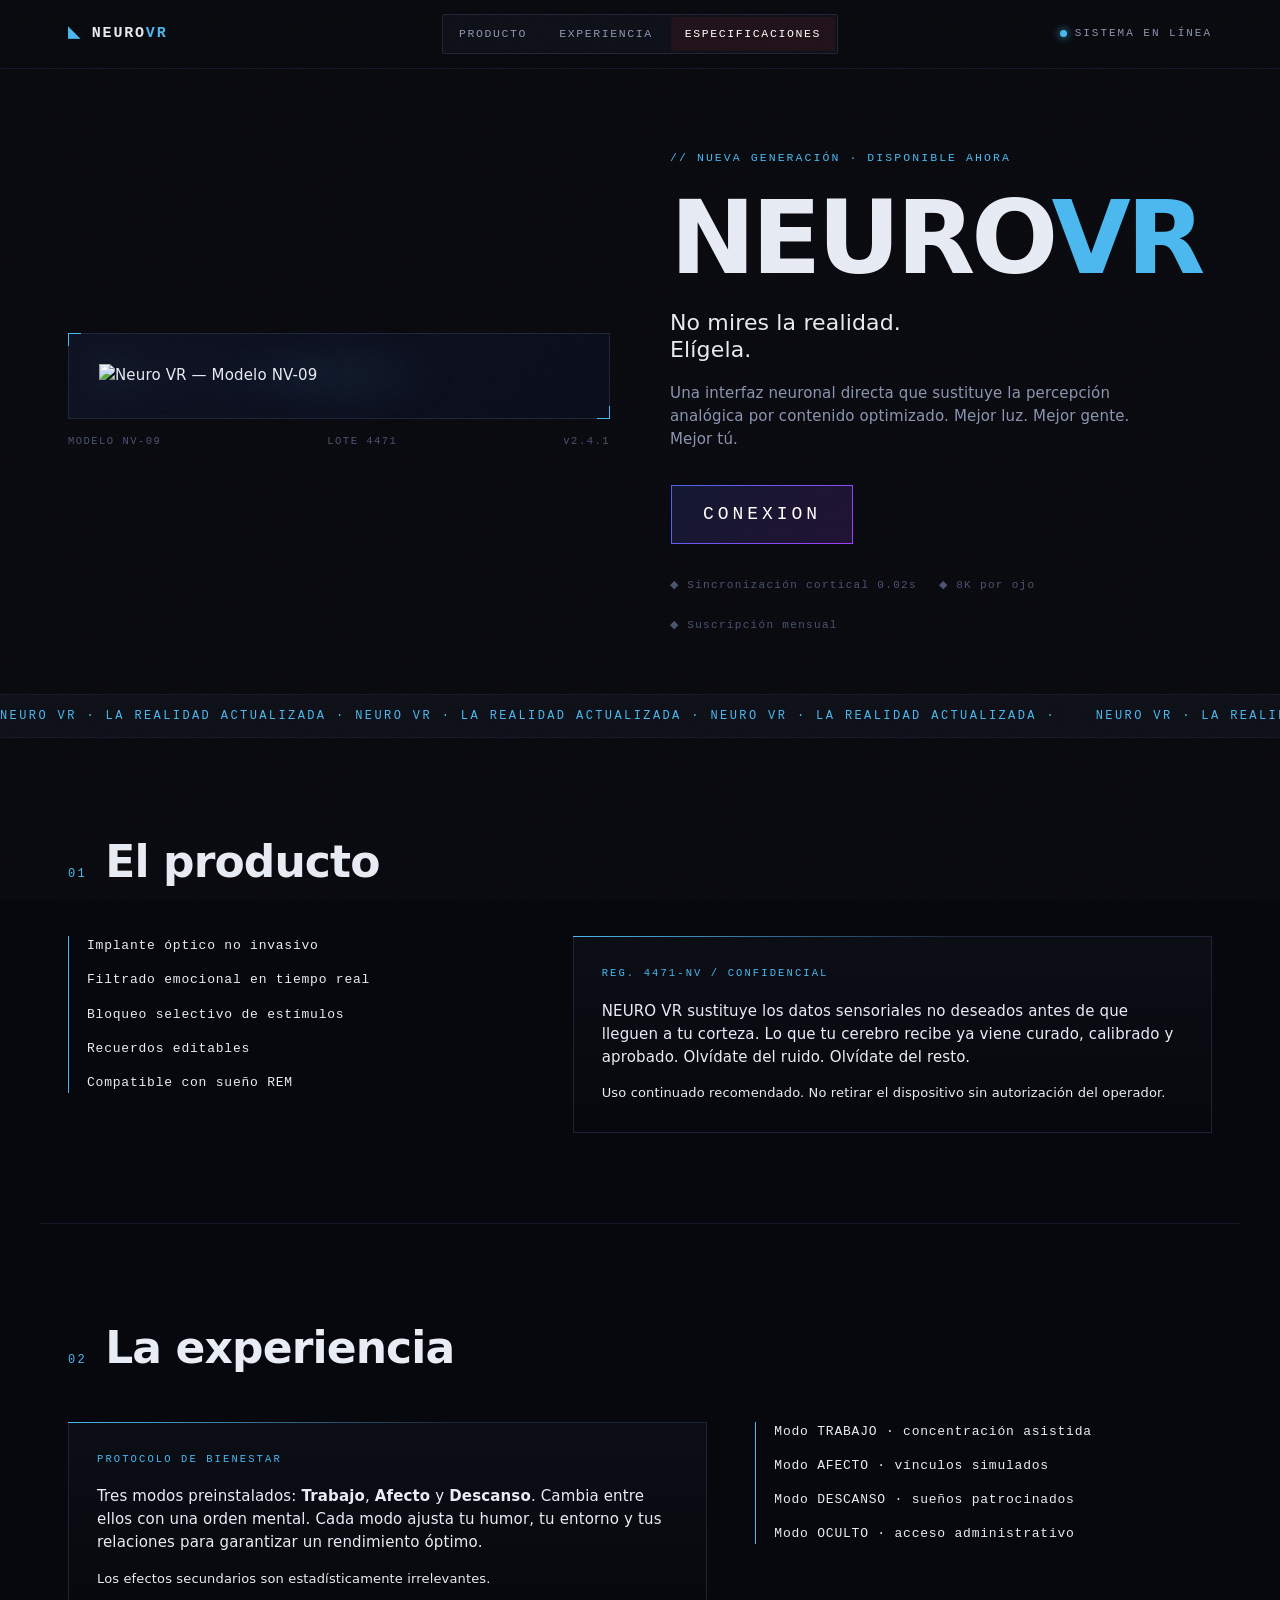
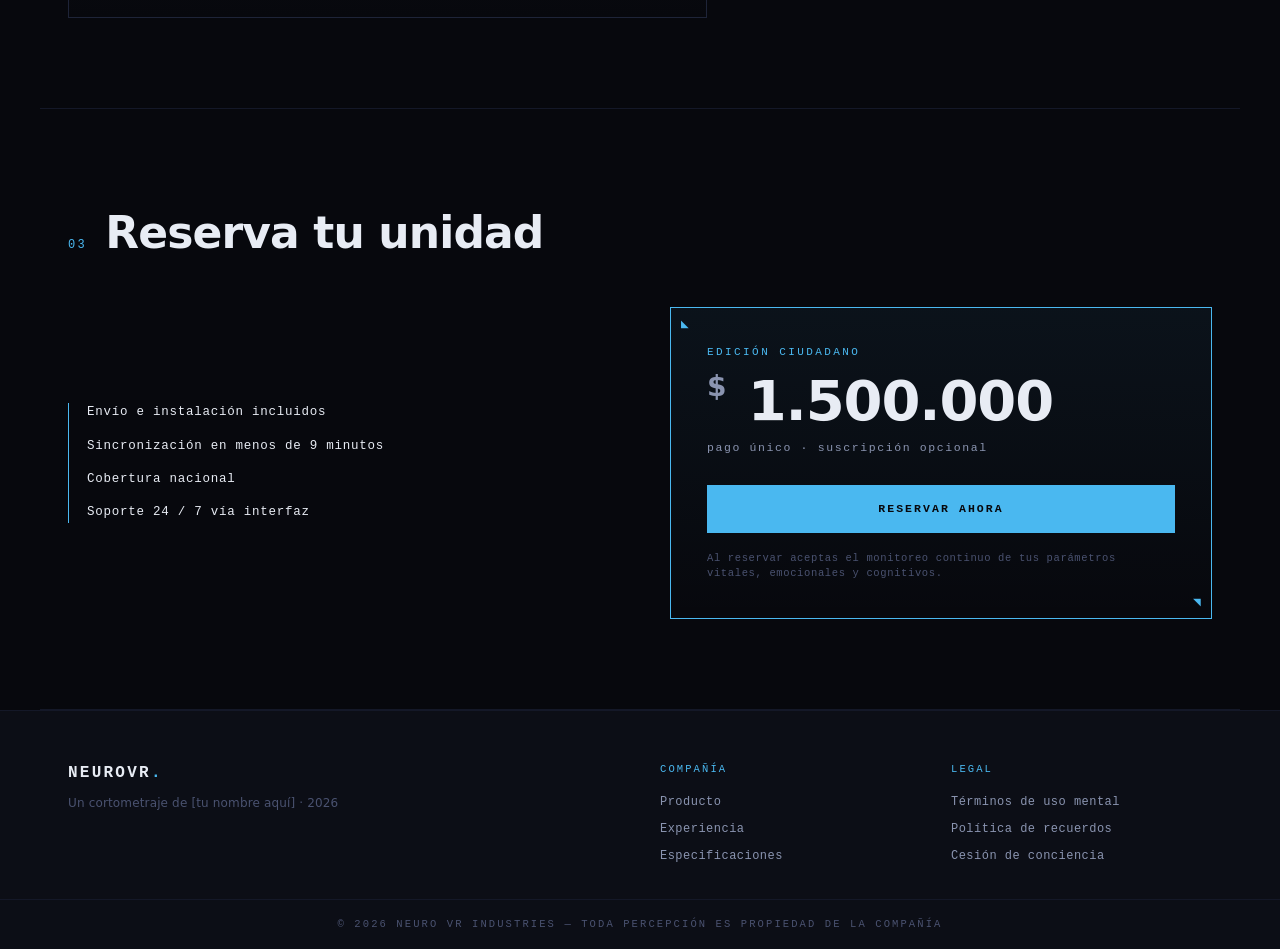
==== index.html @ 064199c9 "primer commit" ====
<!DOCTYPE html>
<html lang="es">
<head>
<meta charset="UTF-8" />
<meta name="viewport" content="width=device-width, initial-scale=1.0" />
<title>NEURO VR — La realidad que mereces</title>
<link rel="stylesheet" href="styles.css" />
</head>
<body>
  <div class="scanlines"></div>
  <div class="grain"></div>

  <header class="nav">
    <div class="nav-inner">
      <a href="#top" class="brand">
        <span class="brand-mark">◣</span>
        <span class="brand-name">NEURO<span>VR</span></span>
      </a>
      <nav class="tabs">
        <a href="#producto" class="tab">Producto</a>
        <a href="#experiencia" class="tab">Experiencia</a>
        <a href="#especificaciones" class="tab">Especificaciones</a>
      </nav>
      <div class="status">
        <span class="dot"></span>
        <span class="status-text">SISTEMA EN LÍNEA</span>
      </div>
    </div>
  </header>

  <main id="top">
    <!-- HERO -->
    <section class="hero">
      <div class="hero-grid">
        <div class="hero-visual">
          <div class="device">
            <div class="device-glow"></div>
            <img src="assets/neuro_sinfondo.PNG" alt="Neuro VR — Modelo NV-09" class="device-img" />
          </div>
          <div class="device-meta">
            <span>MODELO NV-09</span>
            <span>LOTE 4471</span>
            <span>v2.4.1</span>
          </div>
        </div>

        <div class="hero-copy">
          <div class="eyebrow">// nueva generación · disponible ahora</div>
          <h1 class="hero-title">NEURO<span class="accent">VR</span></h1>
          <p class="hero-tagline">No mires la realidad.<br/>Elígela.</p>
          <p class="hero-desc">
            Una interfaz neuronal directa que sustituye la percepción analógica
            por contenido optimizado. Mejor luz. Mejor gente. Mejor tú.
          </p>

          <!-- BOTÓN CONEXION -->
          <a href="desconexion.html" class="btn-glitch" id="btnConexion">
            <span class="glitch-des">DES</span><span class="glitch-text">CONEXION</span>
          </a>

          <div class="hero-strip">
            <span>◆ Sincronización cortical 0.02s</span>
            <span>◆ 8K por ojo</span>
            <span>◆ Suscripción mensual</span>
          </div>
        </div>
      </div>
    </section>

    <!-- TICKER -->
    <div class="ticker">
      <div class="ticker-track">
        <span>NEURO VR · LA REALIDAD ACTUALIZADA · NEURO VR · LA REALIDAD ACTUALIZADA · NEURO VR · LA REALIDAD ACTUALIZADA ·&nbsp;</span>
        <span>NEURO VR · LA REALIDAD ACTUALIZADA · NEURO VR · LA REALIDAD ACTUALIZADA · NEURO VR · LA REALIDAD ACTUALIZADA ·&nbsp;</span>
      </div>
    </div>

    <!-- PRODUCTO / INFO 1 -->
    <section id="producto" class="section info-block">
      <div class="section-head">
        <span class="section-num">01</span>
        <h2>El producto</h2>
      </div>
      <div class="info-grid">
        <ul class="bullets">
          <li>Implante óptico no invasivo</li>
          <li>Filtrado emocional en tiempo real</li>
          <li>Bloqueo selectivo de estímulos</li>
          <li>Recuerdos editables</li>
          <li>Compatible con sueño REM</li>
        </ul>
        <div class="frame-box">
          <div class="frame-label">REG. 4471-NV / CONFIDENCIAL</div>
          <p>
            NEURO VR sustituye los datos sensoriales no deseados antes de que
            lleguen a tu corteza. Lo que tu cerebro recibe ya viene curado,
            calibrado y aprobado. Olvídate del ruido. Olvídate del resto.
          </p>
          <p class="muted">
            Uso continuado recomendado. No retirar el dispositivo sin autorización del operador.
          </p>
        </div>
      </div>
    </section>

    <!-- EXPERIENCIA / INFO 2 -->
    <section id="experiencia" class="section info-block alt">
      <div class="section-head">
        <span class="section-num">02</span>
        <h2>La experiencia</h2>
      </div>
      <div class="info-grid reverse">
        <div class="frame-box">
          <div class="frame-label">PROTOCOLO DE BIENESTAR</div>
          <p>
            Tres modos preinstalados: <strong>Trabajo</strong>, <strong>Afecto</strong>
            y <strong>Descanso</strong>. Cambia entre ellos con una orden mental.
            Cada modo ajusta tu humor, tu entorno y tus relaciones para garantizar
            un rendimiento óptimo.
          </p>
          <p class="muted">
            Los efectos secundarios son estadísticamente irrelevantes.
          </p>
        </div>
        <ul class="bullets">
          <li>Modo TRABAJO · concentración asistida</li>
          <li>Modo AFECTO · vínculos simulados</li>
          <li>Modo DESCANSO · sueños patrocinados</li>
          <li>Modo OCULTO · acceso administrativo</li>
        </ul>
      </div>
    </section>

    <!-- ESPECIFICACIONES + PRECIO -->
    <section id="especificaciones" class="section price-block">
      <div class="section-head">
        <span class="section-num">03</span>
        <h2>Reserva tu unidad</h2>
      </div>

      <div class="price-grid">
        <ul class="bullets compact">
          <li>Envío e instalación incluidos</li>
          <li>Sincronización en menos de 9 minutos</li>
          <li>Cobertura nacional</li>
          <li>Soporte 24 / 7 vía interfaz</li>
        </ul>

        <div class="price-card">
          <div class="price-label">EDICIÓN CIUDADANO</div>
          <div class="price-amount">
            <span class="currency">$</span>
            <span class="number">1.500.000</span>
          </div>
          <div class="price-sub">pago único · suscripción opcional</div>
          <a href="#" class="btn btn-primary full">RESERVAR AHORA</a>
          <div class="price-fine">
            Al reservar aceptas el monitoreo continuo de tus parámetros vitales,
            emocionales y cognitivos.
          </div>
        </div>
      </div>
    </section>
  </main>

  <footer class="foot">
    <div class="foot-inner">
      <div>
        <div class="foot-brand">NEUROVR<span class="accent">.</span></div>
        <div class="muted small">Un cortometraje de [tu nombre aquí] · 2026</div>
      </div>
      <div class="foot-cols">
        <div>
          <div class="foot-h">Compañía</div>
          <a href="#producto">Producto</a>
          <a href="#experiencia">Experiencia</a>
          <a href="#especificaciones">Especificaciones</a>
        </div>
        <div>
          <div class="foot-h">Legal</div>
          <a href="#">Términos de uso mental</a>
          <a href="#">Política de recuerdos</a>
          <a href="#">Cesión de conciencia</a>
        </div>
      </div>
    </div>
    <div class="foot-strip">
      © 2026 NEURO VR INDUSTRIES — TODA PERCEPCIÓN ES PROPIEDAD DE LA COMPAÑÍA
    </div>
  </footer>

  <script src="script.js"></script>
</body>
</html>
---- styles.css ----
@font-face {
  font-family: "ArcadeClassic";
  src: url("assets/font/ARCADECLASSIC.TTF") format("truetype");
  font-weight: normal;
  font-style: normal;
}

:root {
  --bg: #07080d;
  --bg-2: #0c0e16;
  --fg: #e8ecf4;
  --fg-dim: #8a94b0;
  --muted: #4a5270;
  --line: #141828;
  --line-2: #1e2438;
  --accent: #4ab8f0;
  --accent-2: #6ecfff;
  --mono: "JetBrains Mono", "IBM Plex Mono", ui-monospace, Menlo, Consolas, monospace;
  --sans: "Inter", "Helvetica Neue", system-ui, -apple-system, sans-serif;
}

* { box-sizing: border-box; }
html, body {
  margin: 0;
  padding: 0;
  background: var(--bg);
  color: var(--fg);
  font-family: var(--sans);
  font-size: 15px;
  line-height: 1.55;
  letter-spacing: 0.01em;
  scroll-behavior: smooth;
  overflow-x: hidden;
}

a { color: inherit; text-decoration: none; }
button { font-family: inherit; }

/* ───── Overlays ───── */
.scanlines {
  position: fixed; inset: 0;
  pointer-events: none;
  background: repeating-linear-gradient(
    to bottom,
    rgba(255,255,255,0.015) 0px,
    rgba(255,255,255,0.015) 1px,
    transparent 1px,
    transparent 3px
  );
  z-index: 9998;
  mix-blend-mode: overlay;
}
.grain {
  position: fixed; inset: 0;
  pointer-events: none;
  opacity: 0.08;
  z-index: 9999;
  background-image: url("data:image/svg+xml;utf8,<svg xmlns='http://www.w3.org/2000/svg' width='200' height='200'><filter id='n'><feTurbulence type='fractalNoise' baseFrequency='0.9' numOctaves='2' stitchTiles='stitch'/></filter><rect width='100%' height='100%' filter='url(%23n)' opacity='0.5'/></svg>");
}

/* ───── Nav ───── */
.nav {
  position: sticky; top: 0; z-index: 50;
  background: rgba(7,8,13,0.88);
  backdrop-filter: blur(10px);
  border-bottom: 1px solid var(--line);
}
.nav-inner {
  max-width: 1200px;
  margin: 0 auto;
  padding: 14px 28px;
  display: grid;
  grid-template-columns: 1fr auto 1fr;
  align-items: center;
  gap: 24px;
}
.brand {
  display: inline-flex;
  align-items: center;
  gap: 10px;
  font-family: var(--mono);
  font-weight: 600;
  font-size: 15px;
  letter-spacing: 0.12em;
}
.brand-mark { color: var(--accent); }
.brand-name span { color: var(--accent); }

.tabs {
  display: flex;
  gap: 4px;
  border: 1px solid var(--line-2);
  border-radius: 2px;
  padding: 2px;
  background: var(--bg-2);
}
.tab {
  font-family: var(--mono);
  font-size: 11.5px;
  letter-spacing: 0.14em;
  text-transform: uppercase;
  padding: 8px 14px;
  color: var(--fg-dim);
  border-radius: 2px;
  transition: color .2s, background .2s;
}
.tab:hover { color: var(--fg); background: rgba(255,255,255,0.03); }

.status {
  justify-self: end;
  display: inline-flex;
  align-items: center;
  gap: 8px;
  font-family: var(--mono);
  font-size: 11px;
  letter-spacing: 0.18em;
  color: var(--fg-dim);
}
.dot {
  width: 7px; height: 7px;
  background: var(--accent);
  border-radius: 50%;
  box-shadow: 0 0 8px var(--accent);
  animation: blink 1.4s infinite ease-in-out;
}
@keyframes blink { 0%,100%{opacity:1} 50%{opacity:.25} }

/* ───── Hero ───── */
.hero {
  max-width: 1200px;
  margin: 0 auto;
  padding: 80px 28px 60px;
}
.hero-grid {
  display: grid;
  grid-template-columns: 1fr 1fr;
  gap: 60px;
  align-items: center;
}
.hero-visual { position: relative; }
.device {
  position: relative;
  padding: 30px;
  border: 1px solid var(--line-2);
  background: linear-gradient(135deg, #0d1020, #080b18);
}
.device::before, .device::after {
  content: "";
  position: absolute;
  width: 12px; height: 12px;
  border: 1px solid var(--accent);
}
.device::before { top: -1px; left: -1px; border-right: none; border-bottom: none; }
.device::after { bottom: -1px; right: -1px; border-left: none; border-top: none; }
.device-glow {
  position: absolute;
  inset: 30%;
  background: radial-gradient(ellipse at center, rgba(74,184,240,0.18), transparent 70%);
  filter: blur(20px);
  z-index: 0;
  animation: pulse 4s infinite ease-in-out;
}
@keyframes pulse { 0%,100%{opacity:.6} 50%{opacity:1} }
.device-img {
  width: 100%;
  height: auto;
  position: relative;
  z-index: 1;
  display: block;
  filter: drop-shadow(0 0 18px rgba(74,184,240,0.25));
  transition: filter .4s ease;
}
.device:hover .device-img {
  filter: drop-shadow(0 0 32px rgba(74,184,240,0.5));
}
.device-meta {
  margin-top: 14px;
  display: flex;
  justify-content: space-between;
  font-family: var(--mono);
  font-size: 10.5px;
  letter-spacing: 0.14em;
  color: var(--muted);
}

.eyebrow {
  font-family: var(--mono);
  font-size: 11.5px;
  letter-spacing: 0.18em;
  color: var(--accent);
  text-transform: uppercase;
  margin-bottom: 24px;
}
.hero-title {
  font-size: clamp(56px, 8vw, 104px);
  line-height: 0.92;
  margin: 0 0 24px;
  letter-spacing: -0.04em;
  font-weight: 800;
}
.hero-title .accent { color: var(--accent); }
.hero-tagline {
  font-size: 22px;
  line-height: 1.25;
  margin: 0 0 18px;
  color: var(--fg);
  font-weight: 500;
}
.hero-desc {
  color: var(--fg-dim);
  max-width: 460px;
  margin: 0 0 32px;
}
.cta-row {
  display: flex;
  gap: 12px;
  margin-bottom: 32px;
  flex-wrap: wrap;
}
.btn {
  display: inline-block;
  padding: 14px 22px;
  font-family: var(--mono);
  font-size: 11.5px;
  letter-spacing: 0.18em;
  text-transform: uppercase;
  border: 1px solid var(--accent);
  cursor: pointer;
  transition: all .2s ease;
  background: transparent;
  color: var(--fg);
}
.btn-primary {
  background: var(--accent);
  color: #07080d;
  font-weight: 700;
}
.btn-primary:hover {
  background: var(--accent-2);
  border-color: var(--accent-2);
  box-shadow: 0 0 24px rgba(74,184,240,0.4);
}
.btn-ghost {
  border-color: var(--line-2);
  color: var(--fg-dim);
}
.btn-ghost:hover { color: var(--fg); border-color: var(--fg-dim); }
.btn.full { width: 100%; text-align: center; }

/* ───── Botón Glitch CONEXION ───── */
.btn-glitch {
  display: inline-flex;
  align-items: center;
  gap: 0;
  padding: 16px 32px;
  margin-bottom: 32px;
  font-family: "ArcadeClassic", var(--mono);
  font-size: 18px;
  letter-spacing: 0.22em;
  text-transform: uppercase;
  text-decoration: none;
  color: #fff;
  background: linear-gradient(135deg, rgba(74,100,240,0.15), rgba(160,60,255,0.15));
  border: 1px solid transparent;
  background-clip: padding-box;
  position: relative;
  cursor: pointer;
  transition: letter-spacing .2s;
  overflow: hidden;
}
.btn-glitch::before {
  content: "";
  position: absolute;
  inset: 0;
  padding: 1px;
  background: linear-gradient(135deg, #4a64f0, #a03cff);
  -webkit-mask: linear-gradient(#fff 0 0) content-box, linear-gradient(#fff 0 0);
  -webkit-mask-composite: destination-out;
  mask-composite: exclude;
  pointer-events: none;
}
.btn-glitch::after {
  content: attr(data-text);
  position: absolute;
  inset: 0;
  display: flex;
  align-items: center;
  justify-content: center;
  font-family: "ArcadeClassic", var(--mono);
  font-size: 18px;
  letter-spacing: 0.22em;
  color: #a03cff;
  opacity: 0;
  clip-path: inset(0 100% 0 0);
  transition: clip-path .05s;
}

.glitch-des {
  opacity: 0;
  max-width: 0;
  overflow: hidden;
  color: #a03cff;
  transition: opacity .08s, max-width .08s;
  white-space: nowrap;
}
.glitch-text {
  position: relative;
  display: inline-block;
}

/* Glitch idle */
@keyframes glitch-idle-1 {
  0%,94%,100% { transform: none; opacity: 1; }
  95% { transform: translateX(-2px) skewX(-4deg); opacity: .85; }
  96% { transform: translateX(2px) skewX(4deg); opacity: .9; }
  97% { transform: none; }
}
@keyframes glitch-idle-2 {
  0%,94%,100% { clip-path: none; color: #fff; }
  95% { clip-path: inset(30% 0 40% 0); color: #4a64f0; }
  97% { clip-path: inset(60% 0 10% 0); color: #a03cff; }
  98% { clip-path: none; color: #fff; }
}
.glitch-text { animation: glitch-idle-1 3.5s infinite, glitch-idle-2 3.5s infinite; }

/* Glitch hover — mayor */
@keyframes glitch-hover-1 {
  0%,100% { transform: none; }
  10% { transform: translateX(-4px) skewX(-8deg); }
  20% { transform: translateX(4px) skewX(6deg); }
  30% { transform: translateX(-2px); }
  40% { transform: none; }
  55% { transform: translateX(3px) skewX(-5deg); }
  65% { transform: translateX(-3px); }
  70% { transform: none; }
}
@keyframes glitch-hover-2 {
  0%,100% { clip-path: none; color: #fff; }
  15% { clip-path: inset(20% 0 50% 0); color: #4a64f0; }
  25% { clip-path: inset(70% 0 5% 0); color: #a03cff; }
  35% { clip-path: none; }
  50% { clip-path: inset(10% 0 60% 0); color: #6ecfff; }
  60% { clip-path: none; color: #fff; }
}
.btn-glitch:hover .glitch-text {
  animation: glitch-hover-1 .4s infinite, glitch-hover-2 .4s infinite;
}
.btn-glitch:hover .glitch-des {
  opacity: 1;
  max-width: 80px;
  color: #a03cff;
  text-shadow: 0 0 8px #a03cff, 0 0 2px #fff;
}
.btn-glitch:hover {
  box-shadow: 0 0 28px rgba(160,60,255,0.35), 0 0 10px rgba(74,100,240,0.3);
  letter-spacing: 0.28em;
}

.hero-strip {
  display: flex;
  gap: 22px;
  flex-wrap: wrap;
  font-family: var(--mono);
  font-size: 11px;
  letter-spacing: 0.12em;
  color: var(--muted);
}

/* ───── Ticker ───── */
.ticker {
  border-top: 1px solid var(--line);
  border-bottom: 1px solid var(--line);
  background: var(--bg-2);
  overflow: hidden;
  padding: 12px 0;
}
.ticker-track {
  display: flex;
  white-space: nowrap;
  animation: ticker 35s linear infinite;
  font-family: var(--mono);
  font-size: 12px;
  letter-spacing: 0.2em;
  color: var(--accent);
}
.ticker-track span { padding-right: 30px; }
@keyframes ticker { from { transform: translateX(0); } to { transform: translateX(-50%); } }

/* ───── Sections ───── */
.section {
  max-width: 1200px;
  margin: 0 auto;
  padding: 90px 28px;
  border-bottom: 1px solid var(--line);
}
.section-head {
  display: flex;
  align-items: baseline;
  gap: 18px;
  margin-bottom: 40px;
}
.section-num {
  font-family: var(--mono);
  font-size: 12px;
  letter-spacing: 0.2em;
  color: var(--accent);
}
.section h2 {
  font-size: clamp(28px, 4vw, 44px);
  margin: 0;
  letter-spacing: -0.02em;
  font-weight: 700;
}

/* ───── Info blocks ───── */
.info-grid {
  display: grid;
  grid-template-columns: 1fr 1.4fr;
  gap: 48px;
  align-items: start;
}
.info-grid.reverse { grid-template-columns: 1.4fr 1fr; }

.bullets {
  list-style: none;
  padding: 0;
  margin: 0;
  display: flex;
  flex-direction: column;
  gap: 14px;
  border-left: 1px solid var(--accent);
  padding-left: 18px;
}
.bullets li {
  font-family: var(--mono);
  font-size: 13px;
  letter-spacing: 0.06em;
  color: var(--fg);
}
.bullets.compact li { font-size: 12.5px; }

.frame-box {
  border: 1px solid var(--line-2);
  padding: 28px;
  background: linear-gradient(180deg, var(--bg-2), var(--bg));
  position: relative;
}
.frame-box::before {
  content: "";
  position: absolute;
  top: -1px; left: -1px; right: -1px;
  height: 1px;
  background: linear-gradient(90deg, var(--accent), transparent 60%);
}
.frame-label {
  font-family: var(--mono);
  font-size: 10.5px;
  letter-spacing: 0.2em;
  color: var(--accent);
  margin-bottom: 18px;
}
.frame-box p { margin: 0 0 14px; color: var(--fg); }
.frame-box p:last-child { margin-bottom: 0; }
.muted { color: var(--muted); font-size: 13px; }
.small { font-size: 12px; }

/* ───── Price ───── */
.price-grid {
  display: grid;
  grid-template-columns: 1fr 1fr;
  gap: 60px;
  align-items: center;
}
.price-card {
  border: 1px solid var(--accent);
  padding: 36px;
  background: linear-gradient(180deg, rgba(74,184,240,0.06), transparent);
  position: relative;
}
.price-card::before, .price-card::after {
  content: "◣";
  position: absolute;
  font-size: 10px;
  color: var(--accent);
}
.price-card::before { top: 8px; left: 10px; }
.price-card::after { bottom: 8px; right: 10px; transform: rotate(180deg); }

.price-label {
  font-family: var(--mono);
  font-size: 11px;
  letter-spacing: 0.22em;
  color: var(--accent);
  margin-bottom: 12px;
}
.price-amount {
  font-size: 56px;
  font-weight: 800;
  letter-spacing: -0.02em;
  line-height: 1;
  margin-bottom: 10px;
}
.price-amount .currency { font-size: 28px; color: var(--fg-dim); margin-right: 4px; vertical-align: top; }
.price-sub {
  font-family: var(--mono);
  font-size: 11.5px;
  letter-spacing: 0.14em;
  color: var(--fg-dim);
  margin-bottom: 28px;
}
.price-fine {
  margin-top: 18px;
  font-family: var(--mono);
  font-size: 10.5px;
  letter-spacing: 0.06em;
  color: var(--muted);
  line-height: 1.5;
}

/* ───── Contact ───── */
.contact-lead {
  font-size: 20px;
  color: var(--fg);
  max-width: 600px;
  margin: 0 0 40px;
}
.contact-form { max-width: 720px; }
.contact-form .row {
  display: grid;
  grid-template-columns: 1fr 1fr;
  gap: 18px;
  margin-bottom: 18px;
}
.contact-form label {
  display: block;
  margin-bottom: 18px;
}
.contact-form label.full { width: 100%; }
.contact-form span {
  display: block;
  font-family: var(--mono);
  font-size: 10.5px;
  letter-spacing: 0.18em;
  color: var(--accent);
  margin-bottom: 8px;
  text-transform: uppercase;
}
.contact-form input,
.contact-form textarea {
  width: 100%;
  background: var(--bg-2);
  border: 1px solid var(--line-2);
  color: var(--fg);
  padding: 14px 16px;
  font-family: var(--mono);
  font-size: 13px;
  outline: none;
  transition: border-color .2s;
  border-radius: 0;
  resize: vertical;
}
.contact-form input:focus,
.contact-form textarea:focus {
  border-color: var(--accent);
}
.form-foot {
  display: flex;
  align-items: center;
  gap: 20px;
  margin-top: 8px;
  flex-wrap: wrap;
}
.form-status {
  font-family: var(--mono);
  font-size: 11px;
  letter-spacing: 0.14em;
  color: var(--accent);
}

/* ───── Footer ───── */
.foot {
  border-top: 1px solid var(--line);
  background: var(--bg-2);
}
.foot-inner {
  max-width: 1200px;
  margin: 0 auto;
  padding: 50px 28px 30px;
  display: grid;
  grid-template-columns: 1fr 1fr;
  gap: 40px;
}
.foot-brand {
  font-family: var(--mono);
  font-weight: 700;
  letter-spacing: 0.14em;
  font-size: 16px;
  margin-bottom: 8px;
}
.foot-brand .accent { color: var(--accent); }
.foot-cols {
  display: grid;
  grid-template-columns: 1fr 1fr;
  gap: 30px;
}
.foot-h {
  font-family: var(--mono);
  font-size: 10.5px;
  letter-spacing: 0.2em;
  color: var(--accent);
  margin-bottom: 12px;
  text-transform: uppercase;
}
.foot-cols a {
  display: block;
  font-family: var(--mono);
  font-size: 12px;
  color: var(--fg-dim);
  padding: 4px 0;
  letter-spacing: 0.04em;
}
.foot-cols a:hover { color: var(--fg); }
.foot-strip {
  border-top: 1px solid var(--line);
  padding: 16px 28px;
  font-family: var(--mono);
  font-size: 10.5px;
  letter-spacing: 0.2em;
  color: var(--muted);
  text-align: center;
}

/* ───── Responsive ───── */
@media (max-width: 900px) {
  .nav-inner { grid-template-columns: 1fr auto; }
  .status { display: none; }
  .tabs { grid-column: 1 / -1; overflow-x: auto; }
  .hero-grid,
  .info-grid,
  .info-grid.reverse,
  .price-grid,
  .foot-inner { grid-template-columns: 1fr; }
  .hero { padding-top: 40px; }
  .section { padding: 60px 22px; }
  .contact-form .row { grid-template-columns: 1fr; }
}
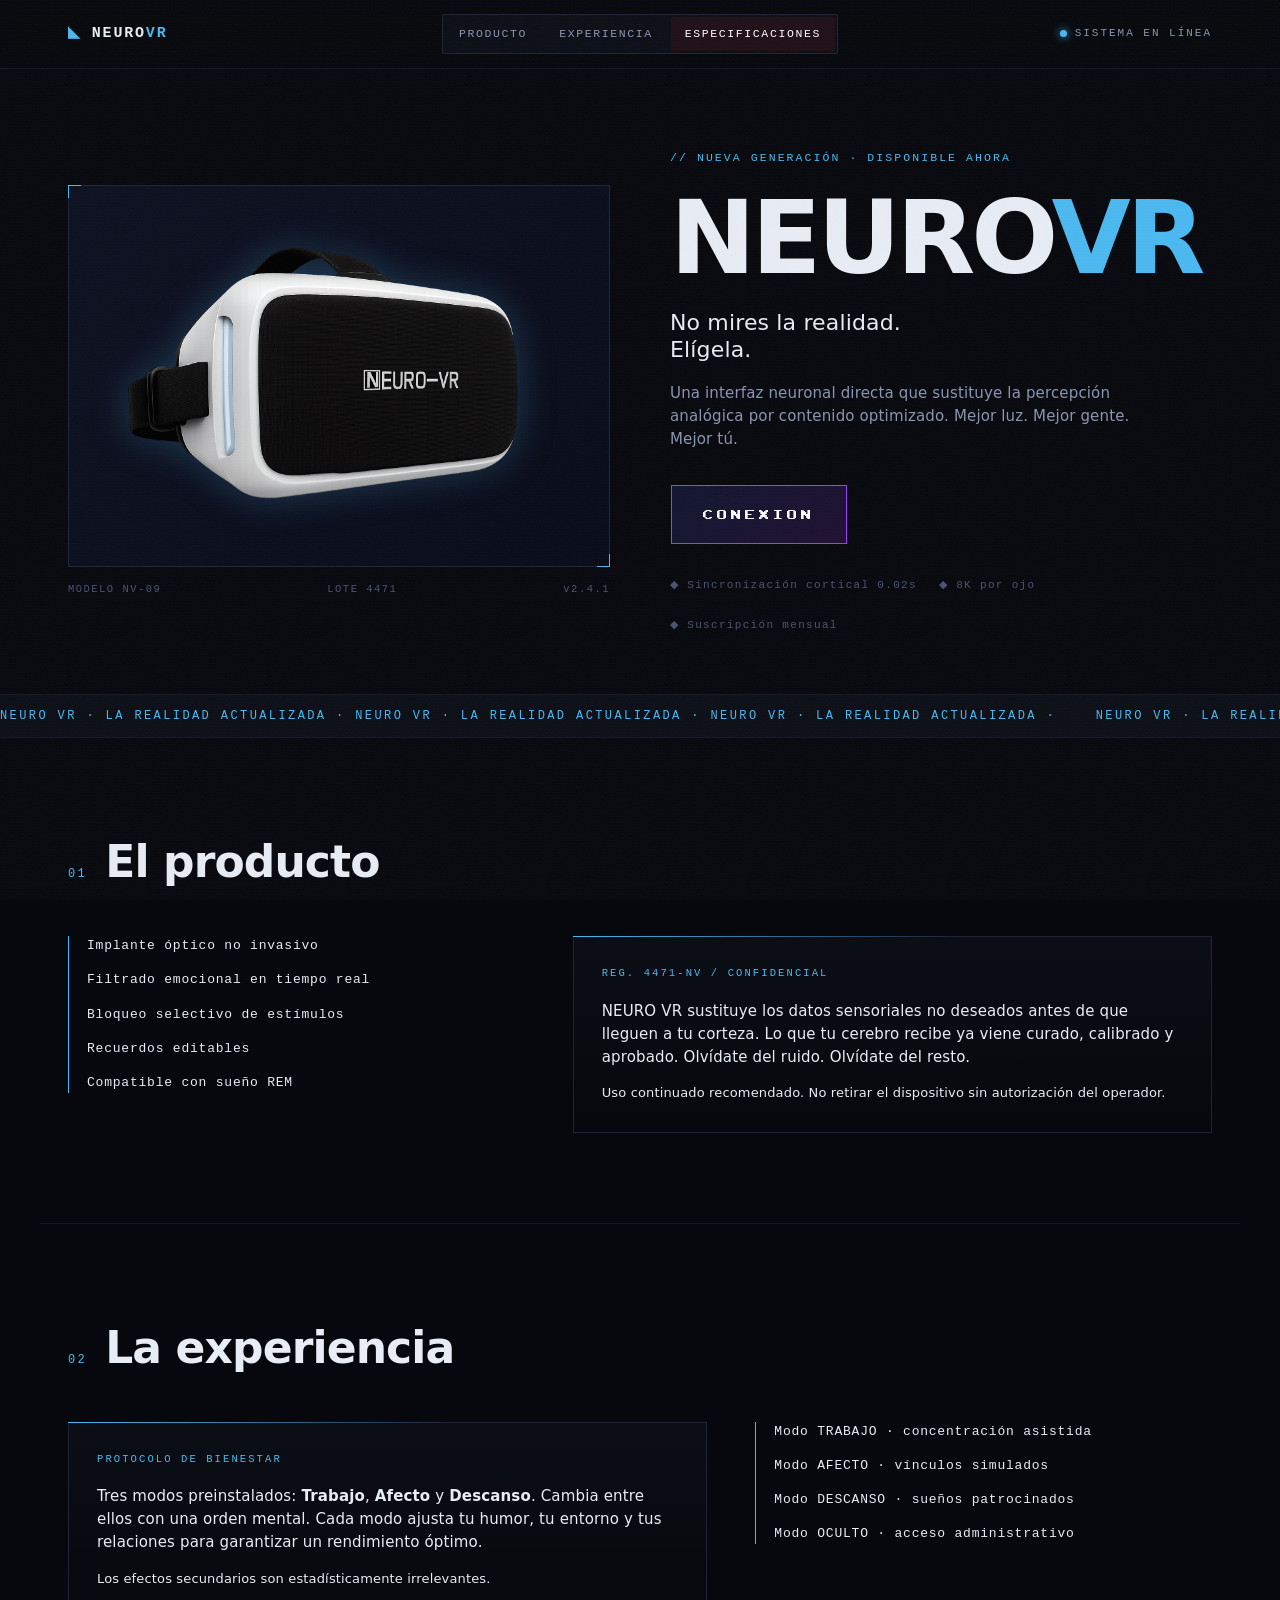
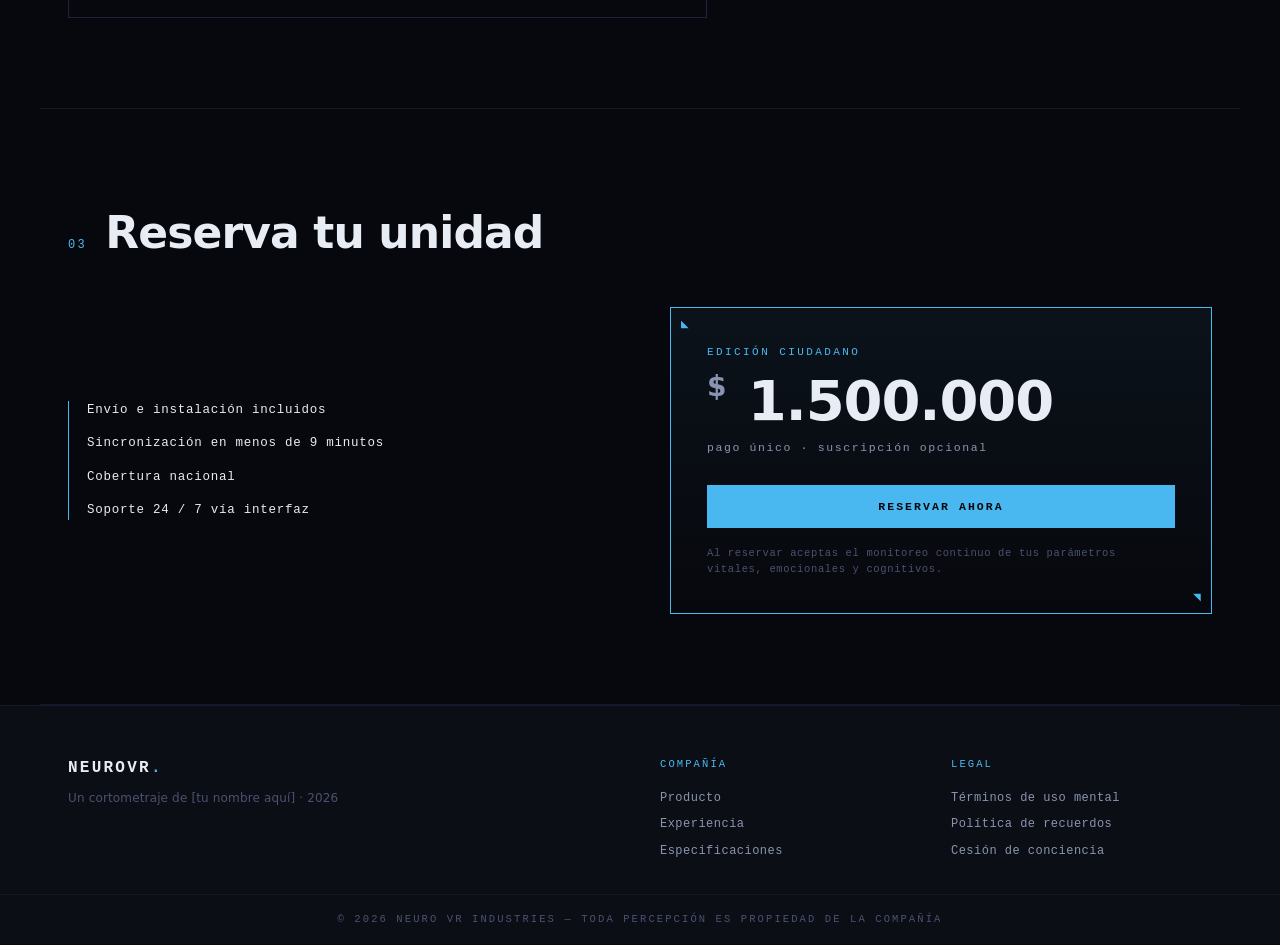
==== commit 75afd606: "agregar modal de reserva" ====
--- a/index.html
+++ b/index.html
@@ -35,7 +35,7 @@
         <div class="hero-visual">
           <div class="device">
             <div class="device-glow"></div>
-            <img src="assets/neuro_sinfondo.PNG" alt="Neuro VR — Modelo NV-09" class="device-img" />
+            <img src="./assets/neurosinfondo.png" alt="Neuro VR — Modelo NV-09" class="device-img" />
           </div>
           <div class="device-meta">
             <span>MODELO NV-09</span>
@@ -153,7 +153,7 @@
             <span class="number">1.500.000</span>
           </div>
           <div class="price-sub">pago único · suscripción opcional</div>
-          <a href="#" class="btn btn-primary full">RESERVAR AHORA</a>
+          <button id="btnReservar" class="btn btn-primary full">RESERVAR AHORA</button>
           <div class="price-fine">
             Al reservar aceptas el monitoreo continuo de tus parámetros vitales,
             emocionales y cognitivos.
@@ -189,6 +189,24 @@
     </div>
   </footer>
 
+  <!-- MODAL DE COMPRA -->
+  <div class="modal-overlay" id="purchaseModal">
+    <div class="modal-box">
+      <button class="modal-close" onclick="closePurchaseModal()">✕</button>
+      <div class="modal-content">
+        <div class="modal-badge">// COMPRA COMPLETADA</div>
+        <h2 class="modal-title">GRACIAS POR TU COMPRA</h2>
+        <p class="modal-text">Tu NEURO-VR ha sido reservado exitosamente.</p>
+        <p class="modal-subtext">Acércate a un agente de ventas para completar tu instalación y sincronización.</p>
+        <div class="modal-actions">
+          <!-- <button class="btn btn-secondary" onclick="closePurchaseModal()">RECLAMA TU NEURO-VR</button> -->
+          <a href="desconexion.html" class="btn btn-primary">EXPLORAR DESCONEXION</a>
+        </div>
+      </div>
+    </div>
+  </div>
+
+  <!-- <audio id="soundtrack" src="assets/soundtrack.wav" loop preload="auto"></audio> -->
   <script src="script.js"></script>
 </body>
 </html>
--- a/styles.css
+++ b/styles.css
@@ -630,6 +630,87 @@
   text-align: center;
 }
 
+/* ───── Modal de Compra ───── */
+.modal-overlay {
+  display: none;
+  position: fixed; inset: 0; z-index: 9999;
+  background: rgba(0,0,0,0.75);
+  backdrop-filter: blur(4px);
+  align-items: center; justify-content: center;
+}
+.modal-overlay.active { display: flex; }
+
+.modal-box {
+  position: relative;
+  background: linear-gradient(135deg, #0c0e16 0%, #141828 100%);
+  border: 1px solid var(--line-2);
+  border-radius: 4px;
+  max-width: 520px;
+  width: 90%;
+  padding: 48px;
+  box-shadow: 0 20px 60px rgba(0,0,0,0.8), 0 0 40px rgba(74,184,240,0.2);
+}
+
+.modal-close {
+  position: absolute; top: 16px; right: 16px;
+  background: none; border: none;
+  color: var(--fg-dim);
+  font-size: 20px; cursor: pointer;
+  transition: color .2s;
+  padding: 4px 8px;
+}
+.modal-close:hover { color: var(--fg); }
+
+.modal-content {
+  text-align: center;
+}
+.modal-badge {
+  font-family: var(--mono);
+  font-size: 11px; letter-spacing: 0.2em;
+  color: var(--accent);
+  margin-bottom: 12px;
+}
+.modal-title {
+  font-family: var(--arcade);
+  font-size: 42px; line-height: 1.1;
+  letter-spacing: 0.08em;
+  color: var(--fg);
+  margin-bottom: 20px;
+  text-shadow: 0 0 20px rgba(74,184,240,0.3);
+}
+.modal-text {
+  font-size: 16px; line-height: 1.6;
+  color: var(--fg);
+  margin-bottom: 14px;
+}
+.modal-subtext {
+  font-size: 14px;
+  color: var(--fg-dim);
+  margin-bottom: 32px;
+  line-height: 1.5;
+}
+.modal-actions {
+  display: flex;
+  gap: 16px; flex-wrap: wrap;
+  justify-content: center;
+}
+.btn-secondary {
+  background: transparent;
+  border: 1px solid var(--accent);
+  color: var(--accent);
+  padding: 12px 28px;
+  font-family: var(--mono);
+  font-size: 12px; letter-spacing: 0.16em;
+  text-transform: uppercase;
+  cursor: pointer;
+  border-radius: 2px;
+  transition: all .2s;
+}
+.btn-secondary:hover {
+  background: rgba(74,184,240,0.1);
+  box-shadow: 0 0 16px rgba(74,184,240,0.4);
+}
+
 /* ───── Responsive ───── */
 @media (max-width: 900px) {
   .nav-inner { grid-template-columns: 1fr auto; }
